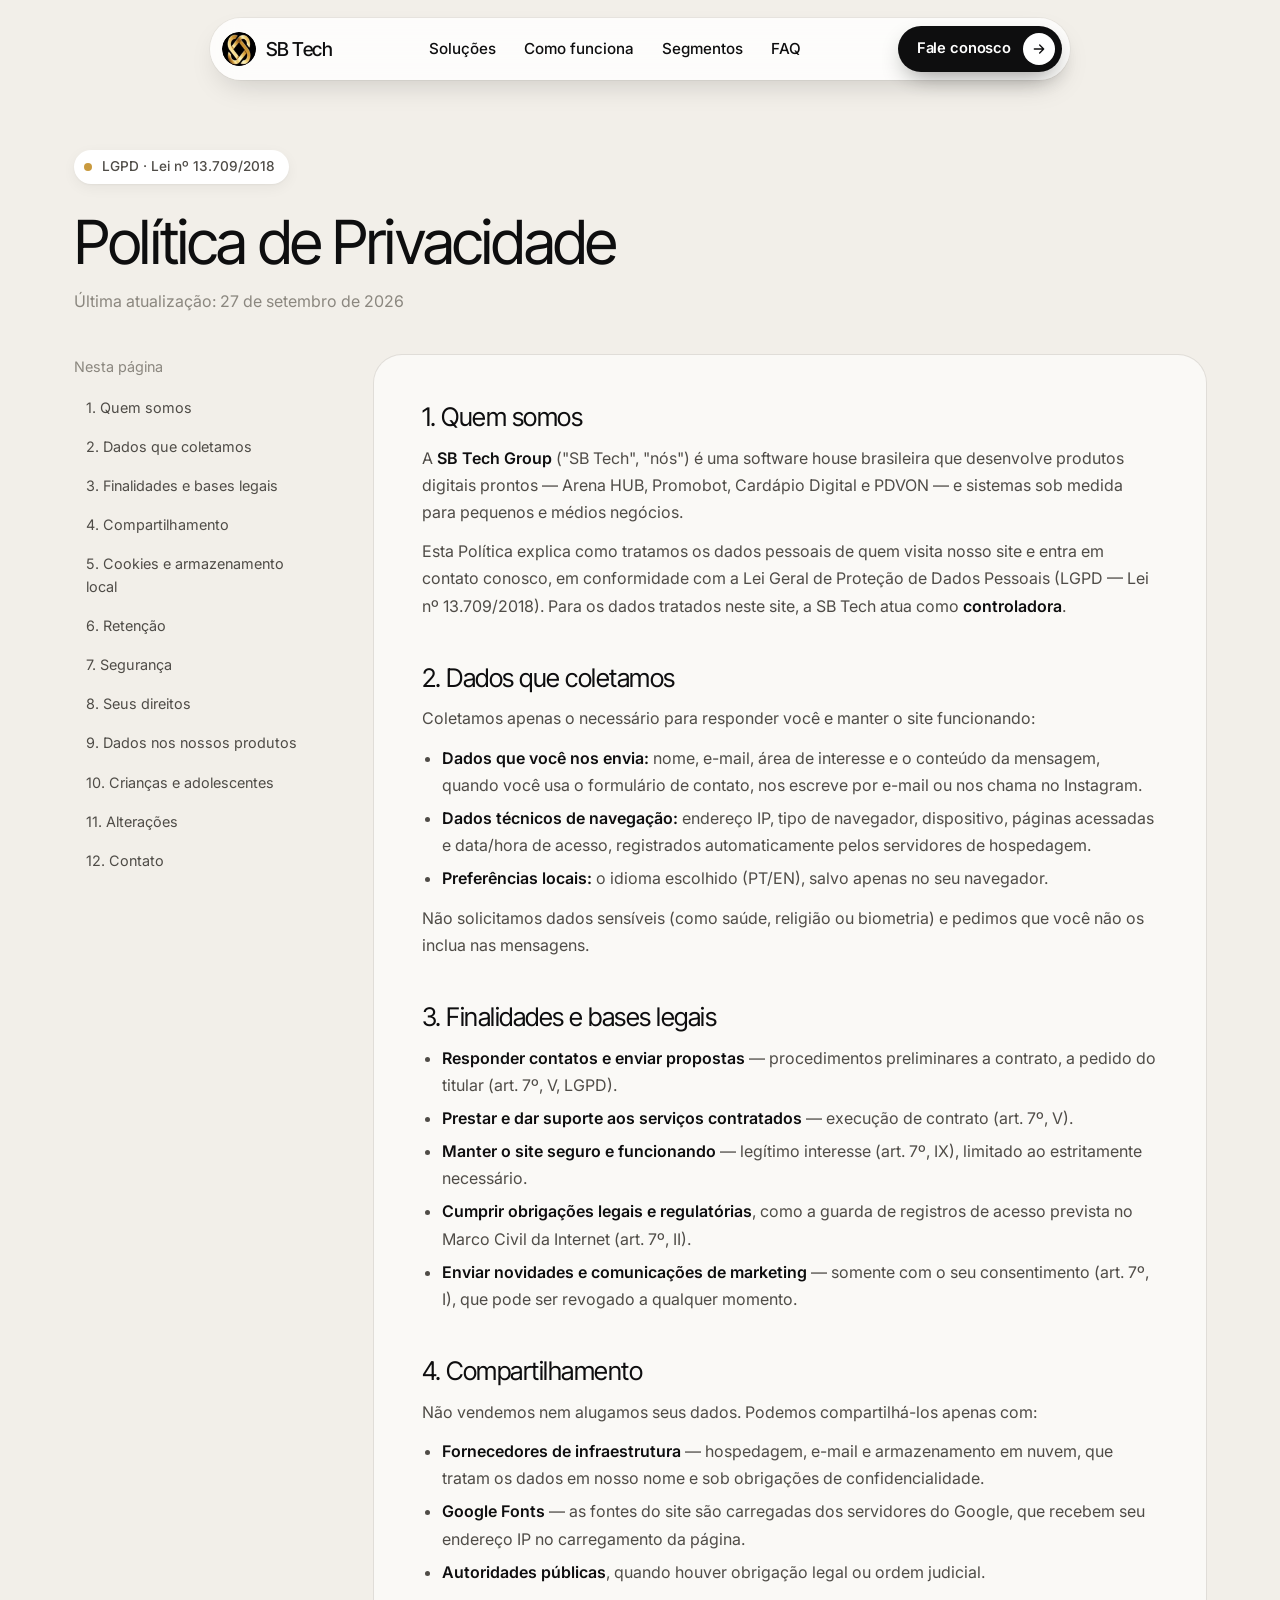
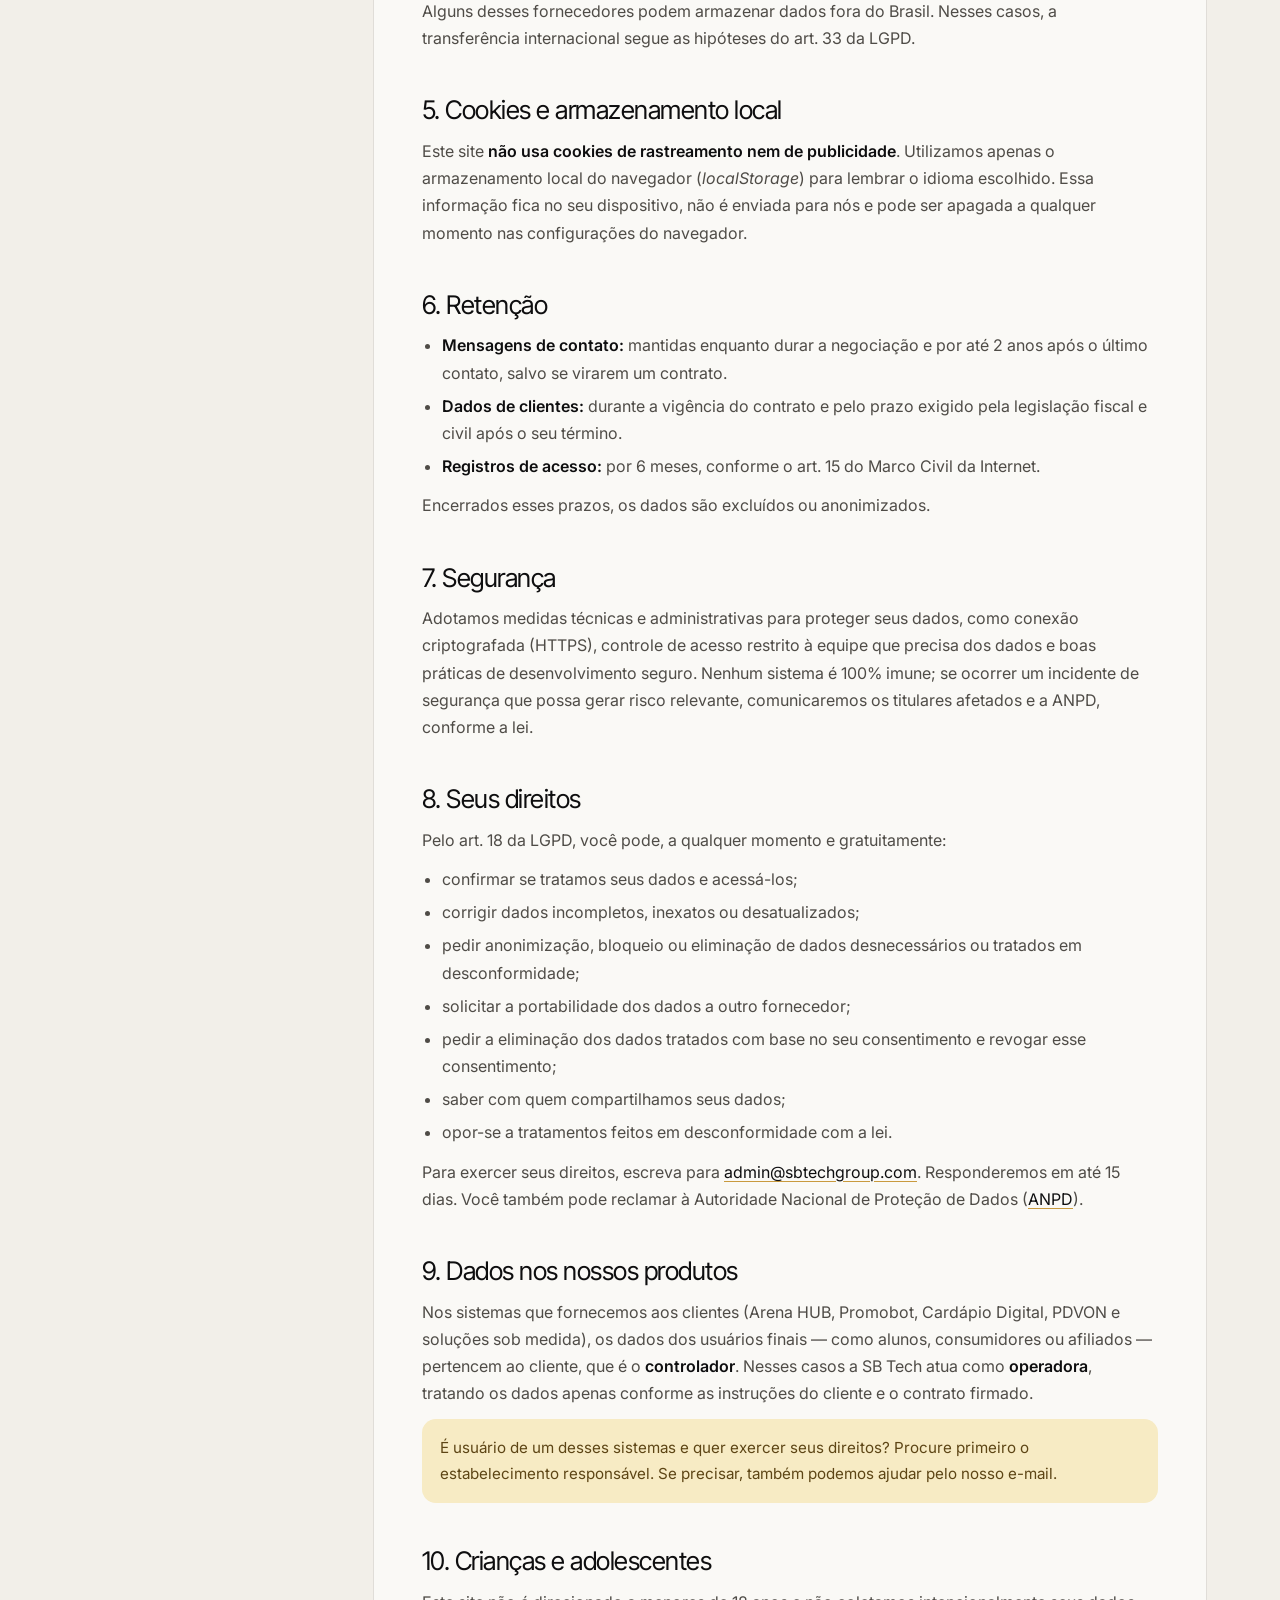
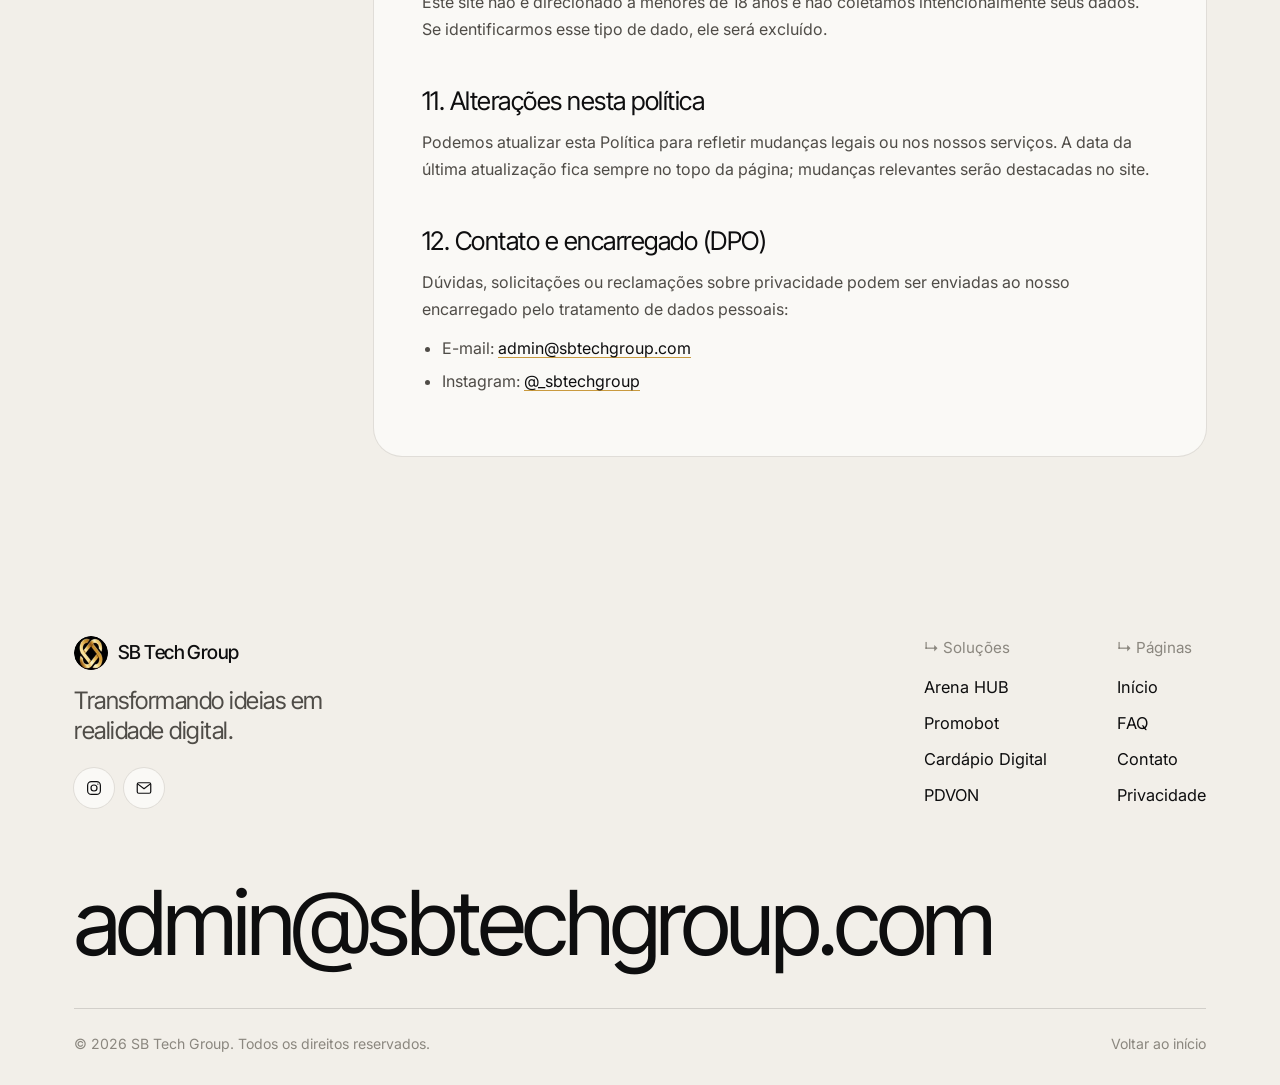
==== privacidade.html @ 24b1ebb5 "feat: landing SB Tech Group + política de privacidade Co-Authored-By: Claude Opus 5.5 <noreply@anthr" ====
<!DOCTYPE html>
<html lang="pt-BR" class="no-js">
<head>
<meta charset="UTF-8">
<meta name="viewport" content="width=device-width, initial-scale=1.0">
<title>Política de Privacidade — SB Tech Group</title>
<meta name="description" content="Como a SB Tech Group coleta, usa e protege seus dados pessoais, em conformidade com a LGPD (Lei nº 13.709/2018).">
<meta name="theme-color" content="#f2efe9">
<link rel="icon" type="image/png" href="assets/favicon.png">
<link rel="preconnect" href="https://fonts.googleapis.com">
<link rel="preconnect" href="https://fonts.gstatic.com" crossorigin>
<link href="https://fonts.googleapis.com/css2?family=Inter+Tight:wght@300;400;500;600&family=Inter:wght@400;500;600&display=swap" rel="stylesheet">
<link rel="stylesheet" href="styles.css">
</head>
<body>

<svg width="0" height="0" style="position:absolute" aria-hidden="true">
  <symbol id="i-arrow" viewBox="0 0 24 24"><path d="M5 12h14M13 6l6 6-6 6" fill="none" stroke="currentColor" stroke-width="2" stroke-linecap="round" stroke-linejoin="round"/></symbol>
  <symbol id="i-mail" viewBox="0 0 24 24"><g fill="none" stroke="currentColor" stroke-width="1.6" stroke-linecap="round" stroke-linejoin="round"><rect x="3" y="5" width="18" height="14" rx="2"/><path d="M3.5 6.5L12 13l8.5-6.5"/></g></symbol>
  <symbol id="i-insta" viewBox="0 0 24 24"><g fill="none" stroke="currentColor" stroke-width="1.6"><rect x="3.5" y="3.5" width="17" height="17" rx="5"/><circle cx="12" cy="12" r="4"/><circle cx="17.2" cy="6.8" r=".9" fill="currentColor" stroke="none"/></g></symbol>
</svg>

<header class="nav">
  <a href="index.html" class="brand" aria-label="SB Tech Group — início">
    <img src="assets/logo-icon.png" alt="" width="34" height="34">
    <span>SB Tech</span>
  </a>
  <nav class="nav-links" id="navLinks">
    <a href="index.html#solucoes">Soluções</a>
    <a href="index.html#processo">Como funciona</a>
    <a href="index.html#segmentos">Segmentos</a>
    <a href="index.html#faq">FAQ</a>
  </nav>
  <div class="nav-actions">
    <a href="index.html#contato" class="btn btn-dark btn-sm">
      <span>Fale conosco</span>
      <span class="btn-dot"><svg><use href="#i-arrow"/></svg></span>
    </a>
    <button class="burger" id="menuToggle" type="button" aria-label="Menu" aria-expanded="false"><span></span><span></span></button>
  </div>
</header>

<main class="legal">
  <div class="container">
    <div class="legal-head reveal">
      <span class="pill-tag"><span class="pulse"></span>LGPD · Lei nº 13.709/2018</span>
      <h1>Política de Privacidade</h1>
      <p>Última atualização: 27 de setembro de 2026</p>
    </div>

    <div class="legal-wrap">
      <nav class="legal-toc" aria-label="Seções">
        <span>Nesta página</span>
        <a href="#quem-somos">1. Quem somos</a>
        <a href="#dados">2. Dados que coletamos</a>
        <a href="#finalidades">3. Finalidades e bases legais</a>
        <a href="#compartilhamento">4. Compartilhamento</a>
        <a href="#cookies">5. Cookies e armazenamento local</a>
        <a href="#retencao">6. Retenção</a>
        <a href="#seguranca">7. Segurança</a>
        <a href="#direitos">8. Seus direitos</a>
        <a href="#produtos">9. Dados nos nossos produtos</a>
        <a href="#menores">10. Crianças e adolescentes</a>
        <a href="#alteracoes">11. Alterações</a>
        <a href="#contato">12. Contato</a>
      </nav>

      <article class="legal-body reveal">
        <h2 id="quem-somos">1. Quem somos</h2>
        <p>A <strong>SB Tech Group</strong> ("SB Tech", "nós") é uma software house brasileira que desenvolve produtos digitais prontos — Arena HUB, Promobot, Cardápio Digital e PDVON — e sistemas sob medida para pequenos e médios negócios.</p>
        <p>Esta Política explica como tratamos os dados pessoais de quem visita nosso site e entra em contato conosco, em conformidade com a Lei Geral de Proteção de Dados Pessoais (LGPD — Lei nº 13.709/2018). Para os dados tratados neste site, a SB Tech atua como <strong>controladora</strong>.</p>

        <h2 id="dados">2. Dados que coletamos</h2>
        <p>Coletamos apenas o necessário para responder você e manter o site funcionando:</p>
        <ul>
          <li><strong>Dados que você nos envia:</strong> nome, e-mail, área de interesse e o conteúdo da mensagem, quando você usa o formulário de contato, nos escreve por e-mail ou nos chama no Instagram.</li>
          <li><strong>Dados técnicos de navegação:</strong> endereço IP, tipo de navegador, dispositivo, páginas acessadas e data/hora de acesso, registrados automaticamente pelos servidores de hospedagem.</li>
          <li><strong>Preferências locais:</strong> o idioma escolhido (PT/EN), salvo apenas no seu navegador.</li>
        </ul>
        <p>Não solicitamos dados sensíveis (como saúde, religião ou biometria) e pedimos que você não os inclua nas mensagens.</p>

        <h2 id="finalidades">3. Finalidades e bases legais</h2>
        <ul>
          <li><strong>Responder contatos e enviar propostas</strong> — procedimentos preliminares a contrato, a pedido do titular (art. 7º, V, LGPD).</li>
          <li><strong>Prestar e dar suporte aos serviços contratados</strong> — execução de contrato (art. 7º, V).</li>
          <li><strong>Manter o site seguro e funcionando</strong> — legítimo interesse (art. 7º, IX), limitado ao estritamente necessário.</li>
          <li><strong>Cumprir obrigações legais e regulatórias</strong>, como a guarda de registros de acesso prevista no Marco Civil da Internet (art. 7º, II).</li>
          <li><strong>Enviar novidades e comunicações de marketing</strong> — somente com o seu consentimento (art. 7º, I), que pode ser revogado a qualquer momento.</li>
        </ul>

        <h2 id="compartilhamento">4. Compartilhamento</h2>
        <p>Não vendemos nem alugamos seus dados. Podemos compartilhá-los apenas com:</p>
        <ul>
          <li><strong>Fornecedores de infraestrutura</strong> — hospedagem, e-mail e armazenamento em nuvem, que tratam os dados em nosso nome e sob obrigações de confidencialidade.</li>
          <li><strong>Google Fonts</strong> — as fontes do site são carregadas dos servidores do Google, que recebem seu endereço IP no carregamento da página.</li>
          <li><strong>Autoridades públicas</strong>, quando houver obrigação legal ou ordem judicial.</li>
        </ul>
        <p>Alguns desses fornecedores podem armazenar dados fora do Brasil. Nesses casos, a transferência internacional segue as hipóteses do art. 33 da LGPD.</p>

        <h2 id="cookies">5. Cookies e armazenamento local</h2>
        <p>Este site <strong>não usa cookies de rastreamento nem de publicidade</strong>. Utilizamos apenas o armazenamento local do navegador (<em>localStorage</em>) para lembrar o idioma escolhido. Essa informação fica no seu dispositivo, não é enviada para nós e pode ser apagada a qualquer momento nas configurações do navegador.</p>

        <h2 id="retencao">6. Retenção</h2>
        <ul>
          <li><strong>Mensagens de contato:</strong> mantidas enquanto durar a negociação e por até 2 anos após o último contato, salvo se virarem um contrato.</li>
          <li><strong>Dados de clientes:</strong> durante a vigência do contrato e pelo prazo exigido pela legislação fiscal e civil após o seu término.</li>
          <li><strong>Registros de acesso:</strong> por 6 meses, conforme o art. 15 do Marco Civil da Internet.</li>
        </ul>
        <p>Encerrados esses prazos, os dados são excluídos ou anonimizados.</p>

        <h2 id="seguranca">7. Segurança</h2>
        <p>Adotamos medidas técnicas e administrativas para proteger seus dados, como conexão criptografada (HTTPS), controle de acesso restrito à equipe que precisa dos dados e boas práticas de desenvolvimento seguro. Nenhum sistema é 100% imune; se ocorrer um incidente de segurança que possa gerar risco relevante, comunicaremos os titulares afetados e a ANPD, conforme a lei.</p>

        <h2 id="direitos">8. Seus direitos</h2>
        <p>Pelo art. 18 da LGPD, você pode, a qualquer momento e gratuitamente:</p>
        <ul>
          <li>confirmar se tratamos seus dados e acessá-los;</li>
          <li>corrigir dados incompletos, inexatos ou desatualizados;</li>
          <li>pedir anonimização, bloqueio ou eliminação de dados desnecessários ou tratados em desconformidade;</li>
          <li>solicitar a portabilidade dos dados a outro fornecedor;</li>
          <li>pedir a eliminação dos dados tratados com base no seu consentimento e revogar esse consentimento;</li>
          <li>saber com quem compartilhamos seus dados;</li>
          <li>opor-se a tratamentos feitos em desconformidade com a lei.</li>
        </ul>
        <p>Para exercer seus direitos, escreva para <a href="mailto:admin@sbtechgroup.com">admin@sbtechgroup.com</a>. Responderemos em até 15 dias. Você também pode reclamar à Autoridade Nacional de Proteção de Dados (<a href="https://www.gov.br/anpd" target="_blank" rel="noopener">ANPD</a>).</p>

        <h2 id="produtos">9. Dados nos nossos produtos</h2>
        <p>Nos sistemas que fornecemos aos clientes (Arena HUB, Promobot, Cardápio Digital, PDVON e soluções sob medida), os dados dos usuários finais — como alunos, consumidores ou afiliados — pertencem ao cliente, que é o <strong>controlador</strong>. Nesses casos a SB Tech atua como <strong>operadora</strong>, tratando os dados apenas conforme as instruções do cliente e o contrato firmado.</p>
        <p class="legal-note">É usuário de um desses sistemas e quer exercer seus direitos? Procure primeiro o estabelecimento responsável. Se precisar, também podemos ajudar pelo nosso e-mail.</p>

        <h2 id="menores">10. Crianças e adolescentes</h2>
        <p>Este site não é direcionado a menores de 18 anos e não coletamos intencionalmente seus dados. Se identificarmos esse tipo de dado, ele será excluído.</p>

        <h2 id="alteracoes">11. Alterações nesta política</h2>
        <p>Podemos atualizar esta Política para refletir mudanças legais ou nos nossos serviços. A data da última atualização fica sempre no topo da página; mudanças relevantes serão destacadas no site.</p>

        <h2 id="contato">12. Contato e encarregado (DPO)</h2>
        <p>Dúvidas, solicitações ou reclamações sobre privacidade podem ser enviadas ao nosso encarregado pelo tratamento de dados pessoais:</p>
        <ul>
          <li>E-mail: <a href="mailto:admin@sbtechgroup.com">admin@sbtechgroup.com</a></li>
          <li>Instagram: <a href="https://www.instagram.com/_sbtechgroup/" target="_blank" rel="noopener">@_sbtechgroup</a></li>
        </ul>
      </article>
    </div>
  </div>
</main>

<footer class="footer">
  <div class="container">
    <div class="footer-top">
      <div>
        <a href="index.html" class="brand"><img src="assets/logo-icon.png" alt="" width="34" height="34"><span>SB Tech Group</span></a>
        <p class="footer-slogan">Transformando ideias em realidade digital.</p>
        <div class="socials">
          <a href="https://www.instagram.com/_sbtechgroup/" target="_blank" rel="noopener" aria-label="Instagram"><svg><use href="#i-insta"/></svg></a>
          <a href="mailto:admin@sbtechgroup.com" aria-label="E-mail"><svg><use href="#i-mail"/></svg></a>
        </div>
      </div>
      <div class="footer-cols">
        <div>
          <span class="f-title">↳ Soluções</span>
          <a href="index.html#solucoes">Arena HUB</a>
          <a href="index.html#solucoes">Promobot</a>
          <a href="index.html#solucoes">Cardápio Digital</a>
          <a href="index.html#solucoes">PDVON</a>
        </div>
        <div>
          <span class="f-title">↳ Páginas</span>
          <a href="index.html">Início</a>
          <a href="index.html#faq">FAQ</a>
          <a href="index.html#contato">Contato</a>
          <a href="privacidade.html">Privacidade</a>
        </div>
      </div>
    </div>
    <a href="mailto:admin@sbtechgroup.com" class="footer-mega">admin@sbtechgroup.com</a>
    <div class="footer-bottom">
      <span>© <span id="year"></span> SB Tech Group. Todos os direitos reservados.</span>
      <a href="index.html">Voltar ao início</a>
    </div>
  </div>
</footer>

<script src="script.js"></script>
</body>
</html>
---- styles.css ----
/* ============ SB TECH — Landing ============ */

:root{
  --bg: #f2efe9;
  --bg-2: #ebe7df;
  --surface: #faf9f6;
  --white: #ffffff;
  --ink: #0e0e0f;
  --ink-2: #4f4c47;
  --ink-3: #8b877f;
  --line: rgba(14,14,15,.08);
  --line-2: rgba(14,14,15,.14);
  --gold: #c99a3e;
  --gold-2: #e3bd6b;
  --gold-soft: #f7ebc4;
  --gold-grad: linear-gradient(135deg,#f3d893 0%,#d9ab52 50%,#a97f2c 100%);
  --dark: #0c0c0d;
  --dark-2: #17171a;
  --r-xl: 28px;
  --r-lg: 20px;
  --r-md: 14px;
  --shadow-sm: 0 1px 2px rgba(0,0,0,.04), 0 4px 14px rgba(0,0,0,.05);
  --shadow: 0 2px 4px rgba(0,0,0,.03), 0 18px 40px -12px rgba(0,0,0,.14);
  --shadow-lg: 0 30px 70px -20px rgba(0,0,0,.25);
  --container: 1180px;
  --f-head: "Inter Tight", "Inter", system-ui, sans-serif;
  --f-body: "Inter", system-ui, sans-serif;
  --ease: cubic-bezier(.22,.8,.26,1);
}

*,*::before,*::after{ box-sizing:border-box; }
html{ scroll-behavior:smooth; scroll-padding-top:100px; }
body{
  margin:0; background:var(--bg); color:var(--ink);
  font-family:var(--f-body); font-size:16px; line-height:1.6;
  -webkit-font-smoothing:antialiased; overflow-x:hidden;
}
img{ max-width:100%; display:block; }
a{ color:inherit; text-decoration:none; }
button{ font:inherit; color:inherit; cursor:pointer; }
svg{ width:1em; height:1em; flex-shrink:0; }
h1,h2,h3,h4{ font-family:var(--f-head); font-weight:400; letter-spacing:-.02em; line-height:1.08; margin:0; }
h2{ font-size:clamp(2rem,4.2vw,3.2rem); }
p{ margin:0; }
.container{ width:100%; max-width:var(--container); margin:0 auto; padding:0 24px; }
.muted{ color:var(--ink-3); }
.lead{ color:var(--ink-2); font-size:1.12rem; line-height:1.6; }
:focus-visible{ outline:2px solid var(--gold); outline-offset:3px; border-radius:8px; }

/* ---------- Buttons ---------- */
.btn{
  display:inline-flex; align-items:center; gap:14px;
  padding:8px 8px 8px 22px; border-radius:999px; border:1.5px solid transparent;
  font-weight:600; font-size:.98rem; letter-spacing:-.01em; white-space:nowrap;
  transition:transform .25s var(--ease), box-shadow .25s var(--ease), background .2s;
}
.btn:hover{ transform:translateY(-2px); }
.btn-sm{ padding:6px 6px 6px 18px; font-size:.92rem; gap:12px; }
.btn-dot{
  width:36px; height:36px; border-radius:50%; background:#fff; color:var(--ink);
  display:grid; place-items:center; font-size:18px; transition:transform .3s var(--ease);
}
.btn-sm .btn-dot{ width:32px; height:32px; font-size:16px; }
.btn:hover .btn-dot{ transform:rotate(-45deg); }
.btn-dot.dark{ background:var(--ink); color:#fff; }
.btn-dark{ background:var(--ink); color:#fff; box-shadow:0 10px 24px -8px rgba(0,0,0,.45); }
.btn-ghost{ padding:13px 24px; border-color:var(--ink); color:var(--ink); }
.btn-ghost:hover{ background:var(--ink); color:#fff; }
.btn-gold{ background:var(--gold-grad); color:var(--ink); box-shadow:0 12px 30px -10px rgba(217,171,82,.6); }

/* ---------- Nav ---------- */
.nav{
  position:fixed; top:18px; left:50%; transform:translateX(-50%); z-index:50;
  width:min(860px, calc(100% - 32px));
  display:flex; align-items:center; justify-content:space-between; gap:16px;
  padding:8px 8px 8px 12px; border-radius:999px;
  background:rgba(255,255,255,.82); backdrop-filter:blur(14px) saturate(1.4); -webkit-backdrop-filter:blur(14px) saturate(1.4);
  box-shadow:0 0 0 1px rgba(0,0,0,.04), 0 12px 30px -10px rgba(0,0,0,.18);
  transition:box-shadow .3s;
}
.brand{ display:flex; align-items:center; gap:10px; white-space:nowrap; font-family:var(--f-head); font-weight:500; font-size:1.2rem; letter-spacing:-.03em; }
.brand img{ width:34px; height:34px; border-radius:50%; }
.nav-links{ display:flex; gap:4px; }
.nav-links a{ white-space:nowrap; padding:8px 12px; border-radius:999px; font-size:.95rem; font-weight:500; transition:background .2s; }
.nav-links a:hover{ background:var(--bg); }
.nav-actions{ display:flex; align-items:center; gap:8px; }
.lang{ display:flex; border:0; background:var(--bg); border-radius:999px; padding:3px; font-size:.75rem; font-weight:600; }
.lang span{ padding:5px 8px; border-radius:999px; color:var(--ink-3); transition:.2s; }
.lang span.active{ background:#fff; color:var(--ink); box-shadow:var(--shadow-sm); }
.burger{ display:none; width:40px; height:40px; border:0; border-radius:50%; background:var(--bg); position:relative; }
.burger span{ position:absolute; left:12px; right:12px; height:1.6px; background:var(--ink); transition:.3s var(--ease); }
.burger span:first-child{ top:16px; } .burger span:last-child{ top:23px; }
.burger.is-active span:first-child{ top:19.5px; transform:rotate(45deg); }
.burger.is-active span:last-child{ top:19.5px; transform:rotate(-45deg); }

/* ---------- Hero ---------- */
.hero{ position:relative; padding:170px 0 40px; overflow:hidden; }
.hero-stripes{
  position:absolute; inset:0; pointer-events:none;
  background:repeating-linear-gradient(90deg, transparent 0 78px, rgba(255,255,255,.55) 78px 156px);
  mask-image:linear-gradient(180deg,#000 0%,rgba(0,0,0,.6) 60%,transparent 100%);
  -webkit-mask-image:linear-gradient(180deg,#000 0%,rgba(0,0,0,.6) 60%,transparent 100%);
}
.hero-grid > *,.integr-grid > *,.paths-grid > *,.contact-grid > *,.faq-grid > *,.panel > *{ min-width:0; }
.hero-grid{ position:relative; display:grid; grid-template-columns:1.05fr 1fr; gap:48px; align-items:center; }
.pill-tag{
  display:inline-flex; align-items:center; gap:10px; padding:6px 14px 6px 10px;
  background:#fff; border-radius:999px; font-size:.85rem; font-weight:500; color:var(--ink-2);
  box-shadow:var(--shadow-sm); margin-bottom:26px;
}
.pulse{ width:8px; height:8px; border-radius:50%; background:var(--gold); box-shadow:0 0 0 0 rgba(201,154,62,.6); animation:pulse 2.2s infinite; }
@keyframes pulse{ 70%{ box-shadow:0 0 0 9px rgba(201,154,62,0); } 100%{ box-shadow:0 0 0 0 rgba(201,154,62,0); } }
.hero h1{ font-size:clamp(2.6rem,5.6vw,4.4rem); letter-spacing:-.03em; line-height:1.04; max-width:12ch; }
.hero .lead{ margin-top:26px; max-width:46ch; }
.hero-actions{ display:flex; gap:12px; flex-wrap:wrap; margin-top:36px; }

.hero-visual{ position:relative; height:470px; perspective:1400px; }
.float-card{
  position:absolute; background:var(--surface); border-radius:22px; padding:22px;
  box-shadow:0 0 0 1px rgba(0,0,0,.04), var(--shadow-lg);
}
.fc-head{ display:flex; justify-content:space-between; align-items:baseline; font-size:.85rem; margin-bottom:14px; }
.fc-head strong{ font-family:var(--f-head); font-size:1.15rem; font-weight:500; letter-spacing:-.02em; }
.orders{ top:0; left:0; width:78%; transform:rotateY(-8deg) rotateX(4deg) rotateZ(1.2deg); animation:floatA 7s ease-in-out infinite; }
.order-row{ display:grid; grid-template-columns:38px 1fr auto; gap:12px; align-items:center; padding:12px; border-radius:14px; }
.order-row b{ display:block; font-size:.92rem; font-weight:600; }
.order-row small{ display:block; font-size:.78rem; color:var(--ink-3); }
.order-row.is-hl{ background:var(--gold-soft); }
.order-val{ font-size:.85rem; font-weight:600; }
.fc-link{ display:block; margin:10px 12px 2px; font-size:.84rem; font-weight:500; color:var(--ink-2); }
.av{
  width:38px; height:38px; border-radius:50%; display:grid; place-items:center;
  font-size:.72rem; font-weight:700; color:#fff; border:2px solid #fff;
}
.av-a{ background:linear-gradient(135deg,#e3bd6b,#a97f2c); }
.av-b{ background:linear-gradient(135deg,#3a3a3f,#0e0e0f); }
.av-c{ background:linear-gradient(135deg,#9fc3ae,#5b8c73); }
.av-more{ background:#f1d6d6; color:#b04a4a; }
.sales{ right:0; bottom:10px; width:58%; transform:rotateY(-10deg) rotateX(6deg) rotateZ(-2deg); animation:floatB 8s ease-in-out infinite; }
.delta{ color:#c0503f; font-weight:600; font-size:.82rem; }
.delta .muted{ font-weight:400; }
.big-num{ font-family:var(--f-head); font-size:2rem; letter-spacing:-.04em; margin:-4px 0 14px; }
.stack-bars{ display:flex; justify-content:space-between; align-items:flex-end; height:130px; gap:8px; }
.stack-bars div{ flex:1; height:100%; display:flex; flex-direction:column-reverse; align-items:center; gap:0; position:relative; padding-bottom:22px; }
.stack-bars i{ width:100%; max-width:20px; display:block; }
.stack-bars i:nth-child(1){ height:var(--a); background:var(--gold); border-radius:0 0 5px 5px; }
.stack-bars i:nth-child(2){ height:var(--b); background:#2a2a2e; }
.stack-bars i:nth-child(3){ height:var(--c); background:#e6dfd2; border-radius:5px 5px 0 0; }
.stack-bars em{ position:absolute; bottom:0; font-style:normal; font-size:.72rem; color:var(--ink-3); }
.float-chip{
  position:absolute; left:-18px; bottom:120px; display:flex; align-items:center; gap:10px;
  background:var(--ink); color:#fff; padding:10px 16px 10px 10px; border-radius:999px;
  font-size:.82rem; font-weight:500; box-shadow:var(--shadow-lg); animation:floatA 6s ease-in-out infinite reverse;
}
.chip-ic{ width:26px; height:26px; border-radius:50%; background:var(--gold-grad); color:var(--ink); display:grid; place-items:center; font-size:14px; }
@keyframes floatA{ 50%{ translate:0 -10px; } }
@keyframes floatB{ 50%{ translate:0 8px; } }

/* marquee */
.marquee{
  margin-top:70px; overflow:hidden;
  mask-image:linear-gradient(90deg,transparent,#000 15%,#000 85%,transparent);
  -webkit-mask-image:linear-gradient(90deg,transparent,#000 15%,#000 85%,transparent);
}
.marquee-track{ display:flex; gap:64px; width:max-content; animation:marquee 32s linear infinite; }
.marquee-track span{ display:flex; align-items:center; gap:12px; font-family:var(--f-head); font-size:1.9rem; font-weight:500; letter-spacing:-.03em; color:#b3aea5; white-space:nowrap; }
.marquee-track em{ font-style:normal; }
.marquee-track svg{ font-size:1.9rem; }
@keyframes marquee{ to{ transform:translateX(calc(-50% - 32px)); } }

/* ---------- Showcase ---------- */
.showcase{ padding:70px 0 40px; }
.app-frame{
  display:grid; grid-template-columns:210px 1fr; background:var(--surface);
  border-radius:var(--r-xl); box-shadow:0 0 0 1px var(--line), var(--shadow);
  overflow:hidden; font-size:.82rem; max-width:1040px; margin:0 auto; height:460px;
  mask-image:linear-gradient(180deg,#000 72%,transparent);
  -webkit-mask-image:linear-gradient(180deg,#000 72%,transparent);
}
.app-side{ padding:22px 16px; border-right:1px solid var(--line); }
.app-logo{ display:flex; align-items:center; gap:8px; margin-bottom:22px; }
.app-logo img{ width:24px; height:24px; border-radius:50%; }
.app-side ul{ list-style:none; margin:0; padding:0; display:grid; gap:2px; }
.app-side li{ padding:7px 10px; border-radius:9px; color:var(--ink-2); display:flex; align-items:center; gap:8px; }
.app-side li.on{ background:var(--gold-soft); color:var(--ink); font-weight:600; }
.app-side li i{ width:7px; height:7px; border-radius:50%; }
.app-side-sep{ height:1px; background:var(--line); margin:16px 0; }
.app-main{ padding:18px 26px; }
.app-top{ display:flex; justify-content:space-between; align-items:center; }
.app-search{ padding:8px 14px; border-radius:10px; background:var(--bg); color:var(--ink-3); width:280px; }
.app-user .av{ width:32px; height:32px; }
.app-title{ display:flex; justify-content:space-between; align-items:center; margin:22px 0 18px; }
.app-title h4{ font-size:1.7rem; letter-spacing:-.035em; }
.avs{ display:flex; }
.avs .av{ width:30px; height:30px; font-size:.62rem; margin-left:-8px; }
.kanban{ display:grid; grid-template-columns:repeat(3,1fr); gap:18px; }
.kcol-h{ display:flex; align-items:center; gap:8px; font-weight:600; padding-bottom:10px; border-bottom:2px solid var(--line-2); margin-bottom:12px; }
.kcol-h i{ width:7px; height:7px; border-radius:50%; }
.kcol-h em{ font-style:normal; font-size:.7rem; background:var(--bg); border-radius:6px; padding:1px 6px; color:var(--ink-3); }
.kcol-h.is-gold{ border-color:var(--gold-2); }
.kcol-h.is-green{ border-color:#8cc3a3; }
.kcard{ background:#fff; border-radius:12px; padding:12px 14px; margin-bottom:10px; box-shadow:0 0 0 1px var(--line); }
.kcard b{ display:block; font-size:.88rem; margin-top:6px; }
.kcard small{ color:var(--ink-3); font-size:.74rem; }
.tagx{ display:inline-block; font-size:.66rem; font-weight:600; padding:2px 7px; border-radius:6px; }
.t-warn{ background:#fbe3dc; color:#b4533c; }
.t-gold{ background:var(--gold-soft); color:#8a6420; }
.t-ok{ background:#dcf0e3; color:#2e7a4d; }
.kbar{ height:5px; background:var(--bg); border-radius:9px; margin-top:8px; overflow:hidden; }
.kbar span{ display:block; height:100%; background:var(--gold); border-radius:9px; }

/* steps */
.steps{
  position:relative; z-index:2; margin:-130px auto 0; max-width:1080px;
  display:flex; gap:10px; padding:10px; border-radius:32px;
  background:rgba(235,231,223,.7); backdrop-filter:blur(8px); -webkit-backdrop-filter:blur(8px);
}
.step{
  flex:1; min-height:320px; display:flex; gap:18px; padding:24px; border-radius:24px;
  background:var(--surface); overflow:hidden; cursor:pointer;
  transition:flex .55s var(--ease), box-shadow .3s, background .3s;
}
.step.is-active{ flex:2.1; background:#fff; box-shadow:var(--shadow); }
.step-copy{ display:flex; flex-direction:column; justify-content:space-between; min-width:200px; flex:1; }
.step-n{ font-family:var(--f-head); color:var(--ink-3); font-size:1.1rem; }
.step h3{ font-size:1.7rem; margin-bottom:10px; }
.step p{ color:var(--ink-2); font-size:.95rem; line-height:1.55; }
.step-art{ width:0; opacity:0; transition:opacity .4s .15s, width .55s var(--ease); overflow:hidden; flex-shrink:0; }
.step.is-active .step-art{ width:230px; opacity:1; }
.mini-form{
  width:230px; height:100%; border-radius:18px; padding:18px;
  background:linear-gradient(160deg,#f7ebc4 0%,#f4dfb5 35%,#e9c7a4 70%,#d9b3a0 100%);
  display:flex; flex-direction:column; gap:6px; font-size:.8rem;
}
.mini-form b{ font-family:var(--f-head); font-size:1rem; font-weight:500; margin-bottom:6px; }
.mf-ic{ font-size:20px; color:var(--ink-2); margin-bottom:4px; }
.mini-form label{ font-weight:500; margin-top:4px; }
.mf-in{ background:rgba(255,255,255,.85); padding:8px 10px; border-radius:9px; color:var(--ink-3); }
.mf-task{ background:rgba(255,255,255,.85); padding:8px 10px; border-radius:9px; display:flex; gap:8px; align-items:center; }
.mf-task::before{ content:""; width:12px; height:12px; border-radius:4px; border:1.5px solid var(--ink-3); flex-shrink:0; }
.mf-task.done{ color:var(--ink-3); text-decoration:line-through; }
.mf-task.done::before{ background:var(--ink); border-color:var(--ink); }
.bubble{ padding:8px 12px; border-radius:14px; max-width:88%; font-size:.78rem; line-height:1.4; }
.bubble.me{ background:var(--ink); color:#fff; align-self:flex-end; border-bottom-right-radius:4px; }
.bubble.them{ background:#fff; align-self:flex-start; border-bottom-left-radius:4px; }

/* ---------- Section heads ---------- */
section{ position:relative; }
.sec-head{ max-width:680px; margin-bottom:44px; }
.sec-head.center{ margin-left:auto; margin-right:auto; text-align:center; }
.sec-head p{ color:var(--ink-2); font-size:1.1rem; margin-top:16px; }

/* ---------- Solutions tabs ---------- */
.solutions{ padding:120px 0 60px; }
.tabs{
  position:relative;
  display:flex; gap:6px; padding:8px; background:var(--bg-2); border-radius:26px;
  overflow-x:auto; scrollbar-width:none;
}
.tabs::-webkit-scrollbar{ display:none; }
.tab{
  flex:1; display:flex; align-items:center; justify-content:center; gap:10px;
  padding:16px 18px; border:0; border-radius:20px; background:transparent;
  font-size:1rem; font-weight:500; color:var(--ink-3); white-space:nowrap; transition:.3s var(--ease);
}
.tab svg{ font-size:20px; }
.tab:hover{ color:var(--ink); }
.tab.is-active{ background:var(--surface); color:var(--ink); box-shadow:var(--shadow); }
.panels{ margin-top:14px; background:var(--surface); border-radius:var(--r-xl); padding:10px; box-shadow:0 0 0 1px var(--line); }
.panel{ display:grid; grid-template-columns:1.05fr 1fr; gap:48px; align-items:center; }
.panel[hidden]{ display:none; }
.panel.is-active{ animation:panelIn .5s var(--ease); }
@keyframes panelIn{ from{ opacity:0; transform:translateY(10px); } }
.panel-art{ position:relative; height:420px; border-radius:22px; overflow:hidden; display:flex; align-items:flex-end; padding:34px 0 0 34px; }
.art-a{ background:radial-gradient(120% 90% at 0% 0%,#3a3a2f 0%,#1b1b1c 45%,#6b3f1f 100%); }
.art-b{ background:radial-gradient(120% 90% at 100% 0%,#d9ab52 0%,#6d5020 40%,#141414 100%); }
.art-c{ background:radial-gradient(120% 90% at 0% 100%,#e9c07a 0%,#c26b3a 45%,#3b1f16 100%); }
.art-d{ background:radial-gradient(120% 90% at 100% 100%,#8fb7a0 0%,#2f4a3d 45%,#101312 100%); }
.art-e{ background:radial-gradient(120% 90% at 50% 0%,#f3d893 0%,#a97f2c 40%,#0e0e0f 100%); }
.mock{
  width:100%; height:100%; background:#fff; border-radius:18px 0 0 0; padding:24px 26px;
  font-size:.85rem; box-shadow:-10px -10px 40px rgba(0,0,0,.25);
}
.mock-h{ display:flex; justify-content:space-between; align-items:baseline; margin-bottom:18px; }
.mock-h b{ font-family:var(--f-head); font-size:1.2rem; font-weight:500; letter-spacing:-.02em; }
.live{ color:#2e7a4d; font-size:.78rem; font-weight:600; }
.sched{ display:grid; grid-template-columns:40px repeat(3,1fr); gap:8px; align-items:center; }
.sched em{ font-style:normal; font-size:.75rem; color:var(--ink-3); text-align:center; }
.sched span{ font-size:.75rem; color:var(--ink-3); }
.sched .b{ font-style:normal; font-size:.76rem; padding:14px 8px; border-radius:10px; text-align:center; background:var(--bg); color:var(--ink-3); border:1px dashed var(--line-2); }
.sched .b.g{ background:var(--gold-soft); color:#7a5a1d; border:0; font-weight:600; }
.sched .b.d{ background:var(--ink); color:#fff; border:0; font-weight:600; }
.chat{ display:flex; flex-direction:column; gap:8px; }
.chat .bubble{ font-size:.84rem; }
.chat .bubble.them{ background:var(--bg); }
.kpis{ display:grid; grid-template-columns:1fr 1fr; gap:10px; margin-top:18px; }
.kpis div{ background:var(--bg); border-radius:12px; padding:12px 14px; }
.kpis small{ display:block; color:var(--ink-3); font-size:.74rem; }
.kpis b{ font-family:var(--f-head); font-size:1.5rem; font-weight:500; letter-spacing:-.03em; }
.menu-item{ display:grid; grid-template-columns:48px 1fr auto 30px; gap:12px; align-items:center; padding:10px 0; border-bottom:1px solid var(--line); }
.menu-item b{ display:block; font-size:.9rem; }
.menu-item small{ color:var(--ink-3); font-size:.74rem; }
.dish{ width:48px; height:48px; border-radius:12px; }
.d1{ background:radial-gradient(circle at 40% 35%,#f3c86b,#b0602a 70%); }
.d2{ background:radial-gradient(circle at 60% 40%,#f5dc9a,#d19a3c 70%); }
.d3{ background:radial-gradient(circle at 50% 30%,#fff3dd,#c89a6a 75%); }
.price{ font-weight:600; font-size:.85rem; }
.add{ width:28px; height:28px; border-radius:50%; background:var(--ink); color:#fff; display:grid; place-items:center; font-weight:600; }
.cart-bar{ margin-top:16px; background:var(--ink); color:#fff; border-radius:12px; padding:12px 16px; display:flex; justify-content:space-between; font-size:.84rem; }
.cart-bar b{ color:var(--gold-2); }
.pos-row{ display:grid; grid-template-columns:1fr 40px auto; gap:10px; padding:10px 0; border-bottom:1px dashed var(--line-2); }
.pos-row span:nth-child(2){ color:var(--ink-3); }
.pos-total{ display:flex; justify-content:space-between; align-items:baseline; margin-top:12px; }
.pos-total b{ font-family:var(--f-head); font-size:1.8rem; font-weight:500; letter-spacing:-.03em; }
.alert{ margin-top:14px; display:flex; align-items:center; gap:10px; background:#fbe3dc; color:#b4533c; padding:10px 14px; border-radius:12px; font-size:.8rem; font-weight:500; }
.bp-grid{ display:grid; grid-template-columns:repeat(3,1fr); gap:10px; }
.bp{ aspect-ratio:1.2; border-radius:14px; border:1.5px dashed var(--line-2); display:flex; flex-direction:column; align-items:center; justify-content:center; gap:8px; color:var(--ink-2); font-weight:500; }
.bp svg{ font-size:26px; }
.bp.gold{ background:var(--gold-grad); border:0; color:var(--ink); }
.panel-copy{ padding:30px 40px 30px 0; }
.chip{ display:inline-block; padding:6px 12px; border-radius:999px; background:var(--gold-soft); font-size:.74rem; font-weight:600; letter-spacing:.04em; color:#6f521a; }
.panel-copy h3{ font-size:clamp(1.8rem,3vw,2.4rem); margin:18px 0 16px; }
.panel-copy p{ color:var(--ink-2); font-size:1.02rem; margin-bottom:22px; }
.checks{ list-style:none; padding:0; margin:0 0 28px; display:grid; gap:12px; }
.checks li{ display:flex; align-items:flex-start; gap:12px; color:var(--ink-2); }
.checks svg{ font-size:18px; color:var(--gold); margin-top:.2em; }
.panel-copy .checks{ margin-bottom:0; }

/* ---------- Integrations ---------- */
.integr{ padding:100px 0; }
.integr-grid{ display:grid; grid-template-columns:1fr 1fr; gap:60px; align-items:center; }
.integr h2{ max-width:14ch; }
.integr .lead{ margin:20px 0 26px; max-width:44ch; }
.tiles{ display:grid; grid-template-columns:repeat(3,110px); grid-auto-rows:110px; gap:16px; justify-content:end; }
.tile{
  border-radius:24px; background:var(--surface); box-shadow:0 0 0 1px var(--line), var(--shadow-sm);
  display:grid; place-items:center; font-size:38px; color:var(--ink);
  transition:transform .35s var(--ease), box-shadow .35s;
}
.tile:hover{ transform:translateY(-6px); box-shadow:var(--shadow); }
.tile img{ width:64px; height:64px; border-radius:50%; }
.tile.gold{ background:var(--ink); }
.t1{ grid-column:2; } .t2{ grid-column:3; }
.t3{ grid-column:1 / span 2; grid-row:2; }
.t4{ grid-column:3; grid-row:2; color:var(--gold); }
.t5{ grid-column:1; grid-row:3; } .t6{ grid-column:2; grid-row:3; color:var(--gold); } .t7{ grid-column:3; grid-row:3; }

/* ---------- Dark sections ---------- */
.dark{ background:var(--dark); color:#f3f0e9; overflow:hidden; }
.dark .lead{ color:rgba(243,240,233,.7); }
.dark-glow{
  position:absolute; inset:-20%; pointer-events:none; filter:blur(70px); opacity:.55;
  background:
    radial-gradient(30% 40% at 72% 55%, #a97f2c 0%, transparent 70%),
    radial-gradient(25% 35% at 55% 80%, #6b2e1b 0%, transparent 70%),
    radial-gradient(35% 45% at 15% 20%, #2a2a31 0%, transparent 70%);
  animation:glow 16s ease-in-out infinite alternate;
}
.dark-glow.alt{
  background:
    radial-gradient(35% 45% at 25% 70%, #7a3b1d 0%, transparent 70%),
    radial-gradient(30% 40% at 80% 30%, #a97f2c 0%, transparent 70%);
}
@keyframes glow{ to{ transform:translate(3%, -3%) scale(1.08); } }
.paths{ padding:110px 0; }
.paths-grid{ position:relative; display:grid; grid-template-columns:1fr 1fr; gap:70px; align-items:center; }
.paths h2{ margin-bottom:34px; }
.path-list{ display:grid; gap:8px; padding:8px; border-radius:26px; background:rgba(255,255,255,.06); box-shadow:inset 0 0 0 1px rgba(255,255,255,.08); max-width:420px; }
.path{
  display:flex; justify-content:space-between; align-items:center; text-align:left;
  padding:18px 20px; border:0; border-radius:18px; background:rgba(255,255,255,.04); color:rgba(243,240,233,.5);
  transition:.3s var(--ease);
}
.path b{ display:block; font-family:var(--f-head); font-size:1.2rem; font-weight:500; letter-spacing:-.02em; }
.path small{ font-size:.85rem; }
.path svg{ font-size:20px; opacity:0; transform:translateX(-6px); transition:.3s var(--ease); }
.path:hover{ color:rgba(243,240,233,.85); }
.path.is-active{ background:rgba(255,255,255,.12); color:#fff; }
.path.is-active svg{ opacity:1; transform:none; color:var(--gold-2); }
.path-card{
  position:relative; padding:36px; border-radius:var(--r-xl);
  background:rgba(20,20,22,.72); backdrop-filter:blur(20px); -webkit-backdrop-filter:blur(20px);
  box-shadow:inset 0 0 0 1px rgba(255,255,255,.08), var(--shadow-lg);
}
.pc-view{ display:none; }
.pc-view.is-active{ display:block; animation:panelIn .45s var(--ease); }
.pc-head{ display:flex; align-items:center; gap:14px; }
.pc-ic{ width:44px; height:44px; border-radius:50%; background:rgba(255,255,255,.1); display:grid; place-items:center; font-size:20px; color:var(--gold-2); }
.pc-head h3{ font-size:1.8rem; }
.pc-big{ font-family:var(--f-head); font-size:clamp(1.9rem,3.2vw,2.5rem); letter-spacing:-.04em; margin:22px 0 10px; background:var(--gold-grad); -webkit-background-clip:text; background-clip:text; color:transparent; }
.pc-view > p:not(.pc-big){ color:rgba(243,240,233,.72); }
.checks.light{ margin:26px 0 30px; }
.checks.light li{ color:rgba(243,240,233,.85); }
.checks.light svg{ color:var(--gold-2); }

/* ---------- Segments ---------- */
.segments{ padding:110px 0 70px; }
.seg-grid{ display:grid; grid-template-columns:1fr 1fr; gap:14px; padding:10px; border-radius:32px; background:var(--bg-2); }
.seg{ background:var(--surface); border-radius:24px; padding:10px; transition:box-shadow .35s var(--ease), transform .35s var(--ease); }
.seg:hover{ box-shadow:var(--shadow); transform:translateY(-3px); }
.seg-img{ position:relative; height:280px; border-radius:18px; overflow:hidden; display:grid; place-items:center; }
.seg-img::after{ content:""; position:absolute; inset:0; background:linear-gradient(0deg,rgba(0,0,0,.18),transparent 50%); }
.seg-img::before{ content:""; position:absolute; transition:transform .8s var(--ease); }
.seg:hover .seg-img::before{ transform:scale(1.1) rotate(4deg); }
.s1{ background:linear-gradient(110deg,#7fd1c7 0 45%,#e8905b 45% 100%); }
.s1::before{ width:150px; height:150px; border-radius:50%; background:radial-gradient(circle at 35% 30%,#fff7c2,#e3d34d 55%,#b9a42a); box-shadow:30px 40px 50px rgba(0,0,0,.2); }
.s2{ background:linear-gradient(160deg,#f2c1a1 0%,#e59a77 60%,#c9714f 100%); }
.s2::before{ width:200px; height:200px; border-radius:50%; background:radial-gradient(circle,#fff 0 55%,#f3e7dc 56% 100%); box-shadow:20px 30px 50px rgba(120,40,20,.3); }
.s3{ background:linear-gradient(90deg,#e8c566 0 55%,#5b8a86 55% 100%); }
.s3::before{ width:170px; height:130px; border-radius:18px; background:linear-gradient(180deg,#f7eee0,#e8d7bd); box-shadow:30px 30px 50px rgba(0,0,0,.2); }
.s4{ background:linear-gradient(135deg,#1c1c1f 0%,#3a2f1b 55%,#a97f2c 100%); }
.s4::before{ width:180px; height:180px; border-radius:40px; background:var(--gold-grad); opacity:.9; transform:rotate(12deg); box-shadow:30px 30px 60px rgba(0,0,0,.4); }
.seg-logo{ position:absolute; z-index:2; left:16px; bottom:16px; display:flex; align-items:center; gap:10px; padding:10px 18px 10px 14px; border-radius:999px; color:#fff; font-family:var(--f-head); font-weight:500; font-size:1.2rem; letter-spacing:-.01em; background:rgba(14,14,15,.45); backdrop-filter:blur(12px); -webkit-backdrop-filter:blur(12px); box-shadow:inset 0 0 0 1px rgba(255,255,255,.18); }
.seg-logo svg{ font-size:1.3rem; color:var(--gold-2); }
.seg-body{ padding:22px 18px 16px; }
.seg-body h3{ font-size:1.55rem; margin-bottom:8px; }
.seg-body p{ color:var(--ink-2); font-size:.96rem; }

/* ---------- FAQ ---------- */
.faq{ padding:90px 0 120px; }
.faq-grid{ display:grid; grid-template-columns:.8fr 1.2fr; gap:60px; align-items:start; }
.faq .lead{ margin:18px 0 20px; }
.link-arrow{ display:inline-flex; align-items:center; gap:8px; font-weight:600; border-bottom:1.5px solid var(--ink); padding-bottom:2px; }
.link-arrow svg{ transition:transform .3s var(--ease); }
.link-arrow:hover svg{ transform:translateX(4px); }
.faq-list{ display:grid; gap:10px; }
.faq-list details{ background:var(--surface); border-radius:20px; box-shadow:0 0 0 1px var(--line); transition:background .3s; }
.faq-list details[open]{ background:#fff; box-shadow:var(--shadow-sm); }
.faq-list summary{ list-style:none; cursor:pointer; display:flex; justify-content:space-between; align-items:center; gap:16px; padding:22px 24px; font-family:var(--f-head); font-size:1.15rem; font-weight:500; letter-spacing:-.02em; }
.faq-list summary::-webkit-details-marker{ display:none; }
.faq-list summary i{ position:relative; width:30px; height:30px; flex-shrink:0; border-radius:50%; background:var(--bg); transition:transform .35s var(--ease), background .3s; }
.faq-list summary i::before,.faq-list summary i::after{ content:""; position:absolute; left:50%; top:50%; width:12px; height:1.6px; background:var(--ink); transform:translate(-50%,-50%); }
.faq-list summary i::after{ transform:translate(-50%,-50%) rotate(90deg); }
.faq-list details[open] summary i{ transform:rotate(45deg); background:var(--gold-soft); }
.faq-list details p{ padding:0 24px 22px; color:var(--ink-2); }

/* ---------- Contact ---------- */
.contact{ padding:120px 0; }
.contact-grid{ position:relative; display:grid; grid-template-columns:1fr 1.1fr; gap:70px; align-items:center; }
.contact h2{ max-width:12ch; }
.contact .lead{ margin:22px 0 32px; max-width:42ch; }
.contact-links{ display:grid; gap:12px; }
.contact-links a{ display:inline-flex; align-items:center; gap:12px; font-family:var(--f-head); font-size:1.35rem; letter-spacing:-.02em; width:fit-content; transition:color .2s; }
.contact-links a:hover{ color:var(--gold-2); }
.contact-links svg{ font-size:22px; color:var(--gold-2); }
.form{
  display:grid; gap:16px; padding:32px; border-radius:var(--r-xl);
  background:rgba(20,20,22,.7); backdrop-filter:blur(20px); -webkit-backdrop-filter:blur(20px);
  box-shadow:inset 0 0 0 1px rgba(255,255,255,.08), var(--shadow-lg);
}
.row2{ display:grid; grid-template-columns:1fr 1fr; gap:16px; }
.form label{ display:grid; gap:8px; font-size:.9rem; font-weight:500; }
.form input,.form select,.form textarea{
  width:100%; font:inherit; font-size:.95rem; color:#fff; padding:14px 16px; border-radius:14px;
  background:rgba(255,255,255,.07); border:1px solid rgba(255,255,255,.08); transition:border .2s, background .2s;
}
.form select{ appearance:none; background-image:linear-gradient(45deg,transparent 50%,#bbb 50%),linear-gradient(135deg,#bbb 50%,transparent 50%); background-position:calc(100% - 20px) 50%,calc(100% - 15px) 50%; background-size:5px 5px; background-repeat:no-repeat; }
.form select option{ color:var(--ink); }
.form textarea{ resize:vertical; min-height:110px; }
.form ::placeholder{ color:rgba(243,240,233,.4); }
.form input:focus,.form select:focus,.form textarea:focus{ outline:none; border-color:var(--gold); background:rgba(255,255,255,.1); }
.form .invalid{ border-color:#e0735b; }
.form-note{ font-size:.8rem; color:rgba(243,240,233,.55); }
.form-note a{ color:var(--gold-2); text-decoration:underline; text-underline-offset:2px; }
.form .btn{ justify-self:start; }
.form-status{ font-size:.85rem; color:var(--gold-2); min-height:1.2em; }

/* ---------- Footer ---------- */
.footer{ padding:90px 0 30px; background:var(--bg); }
.footer-top{ display:flex; justify-content:space-between; gap:40px; flex-wrap:wrap; }
.footer-slogan{ margin:16px 0 22px; color:var(--ink-2); font-family:var(--f-head); font-size:1.5rem; letter-spacing:-.02em; max-width:18ch; line-height:1.25; }
.socials{ display:flex; gap:10px; }
.socials a{ width:40px; height:40px; border-radius:50%; background:var(--surface); box-shadow:0 0 0 1px var(--line); display:grid; place-items:center; font-size:18px; transition:.25s; }
.socials a:hover{ background:var(--ink); color:#fff; }
.footer-cols{ display:flex; gap:70px; }
.footer-cols div{ display:grid; gap:10px; align-content:start; }
.f-title{ color:var(--ink-3); font-size:.95rem; margin-bottom:4px; }
.footer-cols a{ font-size:1.02rem; transition:color .2s; }
.footer-cols a:hover{ color:var(--gold); }
.footer-mega{
  display:block; margin:70px 0 40px; font-family:var(--f-head); font-weight:400;
  font-size:clamp(1.9rem,7vw,6rem); letter-spacing:-.04em; line-height:1; transition:color .3s;
  overflow-wrap:anywhere;
}
.footer-mega:hover{ color:var(--gold); }
.footer-bottom{ display:flex; justify-content:space-between; gap:16px; flex-wrap:wrap; padding-top:24px; border-top:1px solid var(--line-2); font-size:.88rem; color:var(--ink-3); }
.footer-bottom a:hover{ color:var(--ink); }

/* ---------- Reveal ---------- */
.reveal{ opacity:0; transform:translateY(24px); transition:opacity .8s var(--ease), transform .8s var(--ease); }
.reveal.in{ opacity:1; transform:none; }
.no-js .reveal{ opacity:1; transform:none; }

@media (prefers-reduced-motion: reduce){
  *,*::before,*::after{ animation:none !important; transition:none !important; }
  .reveal{ opacity:1; transform:none; }
  html{ scroll-behavior:auto; }
}

/* ---------- Responsive ---------- */
@media (max-width: 1024px){
  .hero-grid{ grid-template-columns:1fr; }
  .hero-visual{ max-width:560px; width:100%; margin:10px auto 0; height:440px; }
  .panel{ grid-template-columns:1fr; gap:0; }
  .panel-copy{ padding:30px 24px 24px; }
  .integr-grid,.paths-grid,.contact-grid,.faq-grid{ grid-template-columns:1fr; gap:44px; }
  .tiles{ justify-content:start; }
  .steps{ flex-direction:column; margin-top:-100px; }
  .step,.step.is-active{ flex:none; min-height:0; }
  .step-art,.step.is-active .step-art{ display:none; }
  .step-copy{ flex-direction:row; gap:20px; }
}

@media (max-width: 820px){
  .nav-links{
    position:absolute; top:calc(100% + 10px); left:0; right:0; flex-direction:column; gap:2px;
    padding:10px; border-radius:24px; background:#fff; box-shadow:var(--shadow-lg);
    opacity:0; visibility:hidden; transform:translateY(-8px); transition:.3s var(--ease);
  }
  .nav-links.open{ opacity:1; visibility:visible; transform:none; }
  .nav-links a{ padding:14px 16px; font-size:1.05rem; }
  .burger{ display:block; }
  .nav .btn-sm{ display:none; }
  .avs{ display:none; }
  .app-frame{ grid-template-columns:1fr; height:400px; }
  .app-side{ display:none; }
  .kanban{ grid-template-columns:1fr 1fr; }
  .kanban .kcol:last-child{ display:none; }
  .app-search{ width:auto; flex:1; margin-right:12px; }
  .seg-grid{ grid-template-columns:1fr; }
  .tab{ flex:none; }
}

@media (max-width: 560px){
  .container{ padding:0 16px; }
  .hero{ padding-top:130px; }
  .hero-visual{ height:400px; }
  .orders{ width:92%; }
  .sales{ width:72%; }
  .float-chip{ display:none; }
  .marquee-track span{ font-size:1.4rem; }
  .row2{ grid-template-columns:1fr; }
  .form,.path-card{ padding:22px; }
  .panel-art{ height:360px; padding:22px 0 0 22px; }
  .tiles{ grid-template-columns:repeat(3,1fr); grid-auto-rows:88px; width:100%; }
  .footer-cols{ gap:40px; }
  .seg-img{ height:220px; }
  .step-copy{ flex-direction:column; gap:10px; }
}

/* ---------- Legal page ---------- */
.legal{ padding:150px 0 90px; }
.legal-wrap{ display:grid; grid-template-columns:240px 1fr; gap:60px; align-items:start; }
.legal-toc{ position:sticky; top:110px; display:grid; gap:4px; font-size:.9rem; }
.legal-toc span{ color:var(--ink-3); margin-bottom:8px; }
.legal-toc a{ color:var(--ink-2); padding:6px 12px; border-radius:10px; transition:.2s; }
.legal-toc a:hover{ background:var(--surface); color:var(--ink); }
.legal-head{ margin-bottom:40px; }
.legal-head h1{ font-size:clamp(2.4rem,5vw,3.8rem); letter-spacing:-.03em; }
.legal-head p{ color:var(--ink-3); margin-top:14px; }
.legal-body{ background:var(--surface); border-radius:var(--r-xl); padding:48px; box-shadow:0 0 0 1px var(--line); }
.legal-body h2{ font-size:1.6rem; margin:44px 0 14px; scroll-margin-top:110px; }
.legal-body h2:first-child{ margin-top:0; }
.legal-body p,.legal-body li{ color:var(--ink-2); line-height:1.7; }
.legal-body p + p{ margin-top:12px; }
.legal-body ul{ padding-left:20px; margin:12px 0; display:grid; gap:6px; }
.legal-body a{ color:var(--ink); text-decoration:underline; text-decoration-color:var(--gold); text-underline-offset:3px; }
.legal-body strong{ color:var(--ink); font-weight:600; }
.legal-note{ margin-top:12px; padding:16px 18px; border-radius:14px; background:var(--gold-soft); color:#5d4515 !important; font-size:.95rem; }
@media (max-width: 900px){
  .legal-wrap{ grid-template-columns:1fr; }
  .legal-toc{ display:none; }
  .legal-body{ padding:28px 22px; }
}
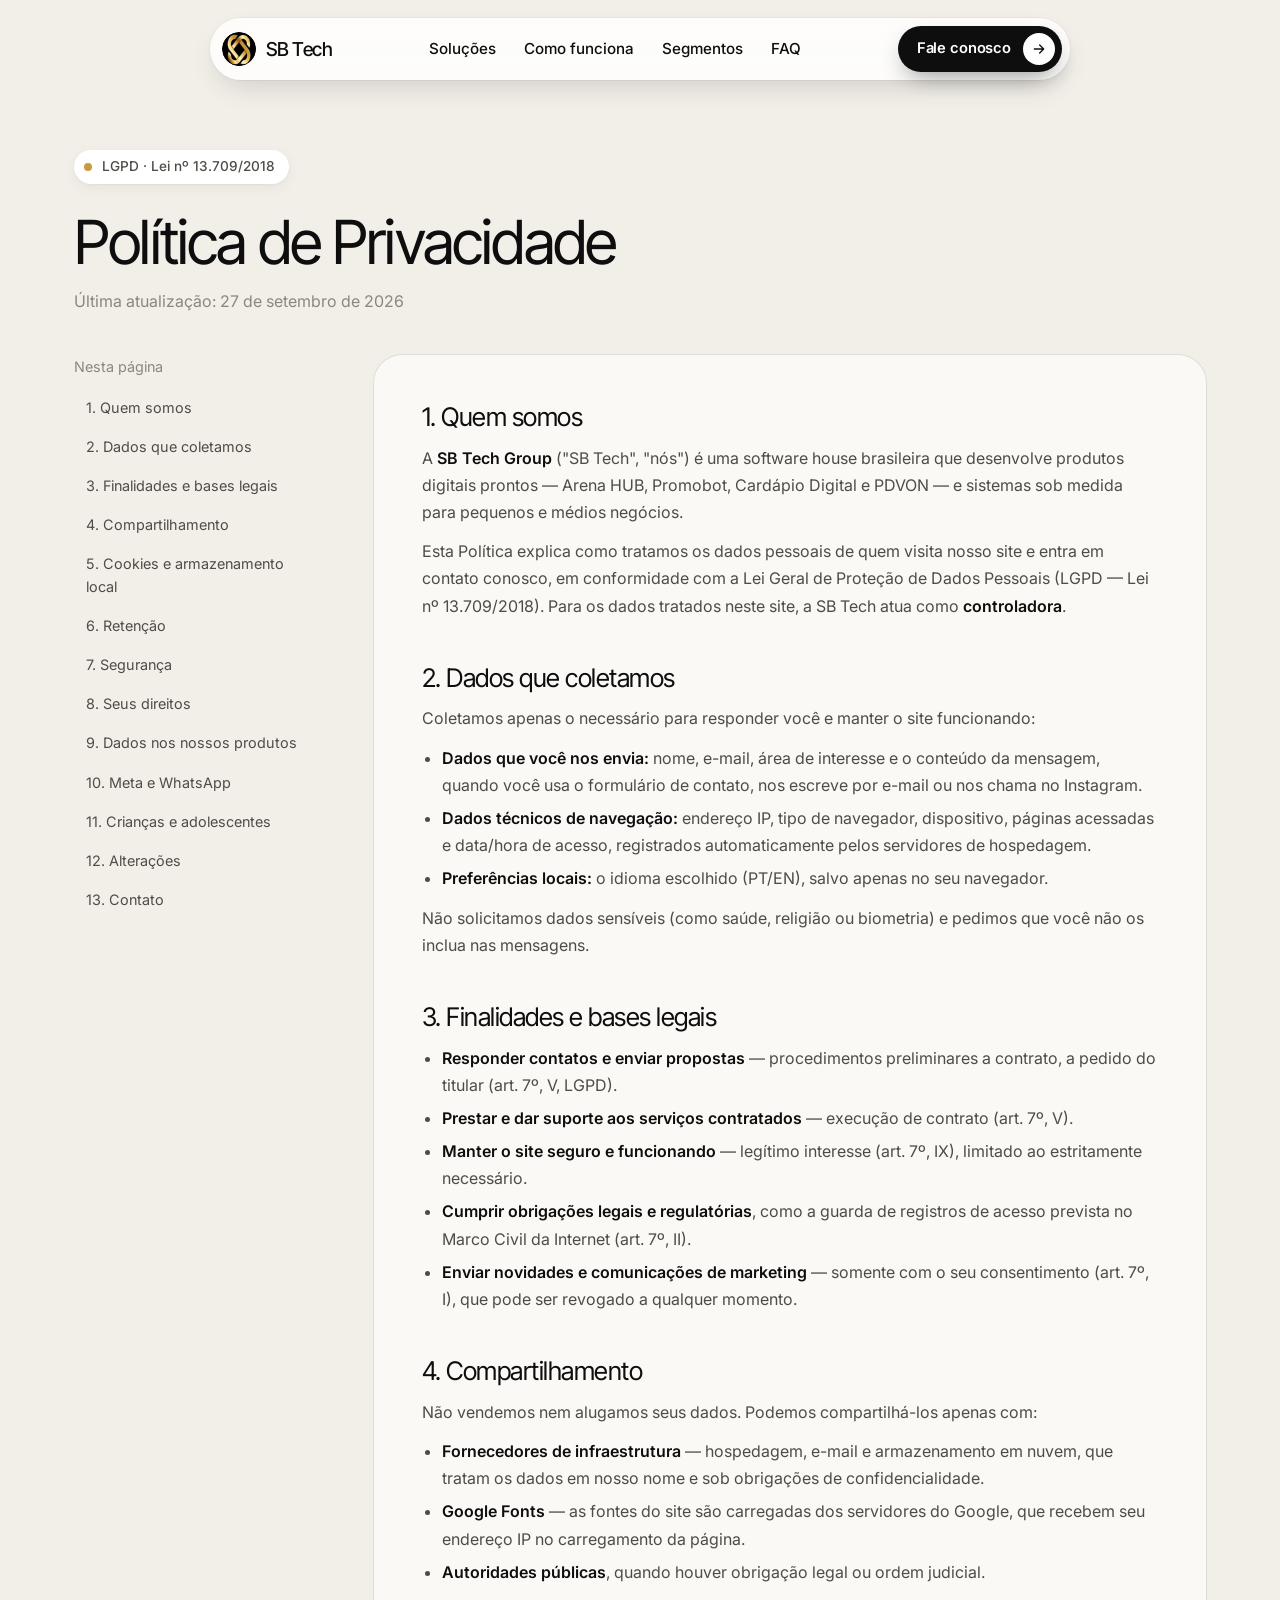
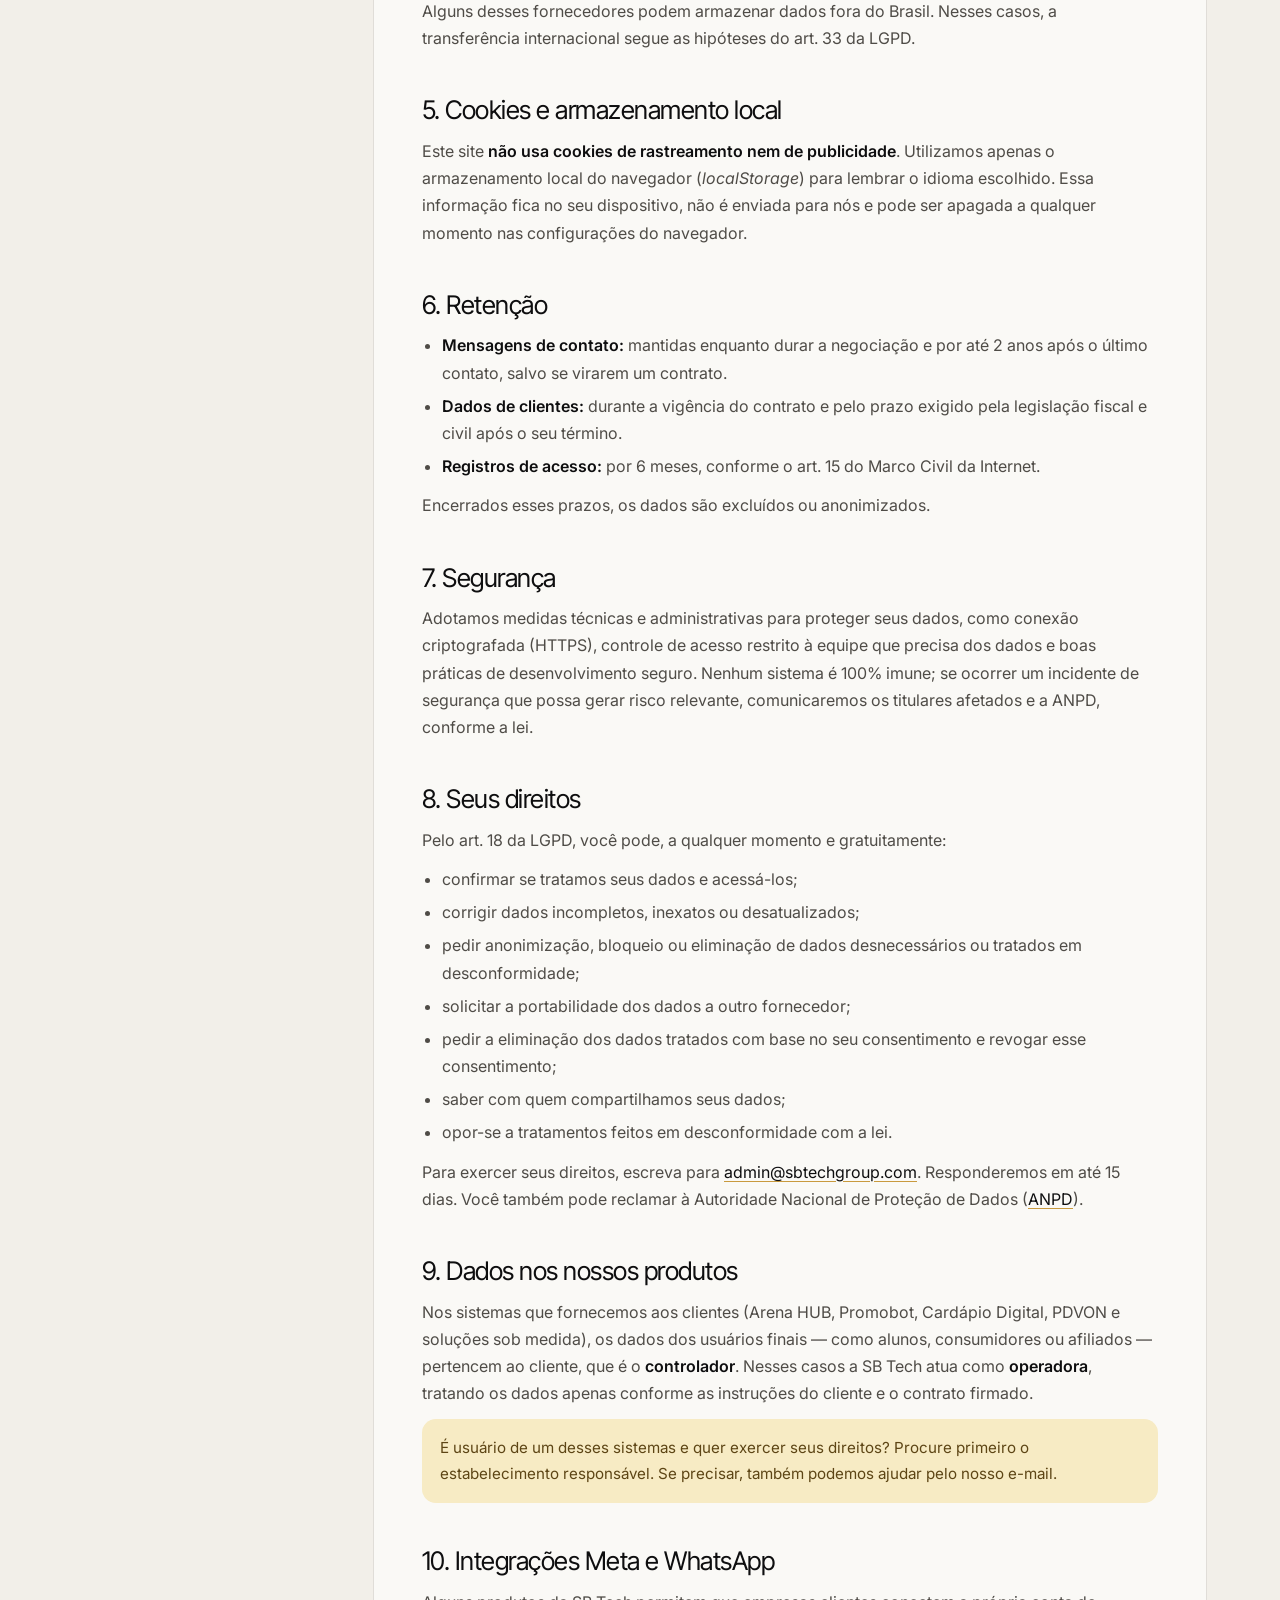
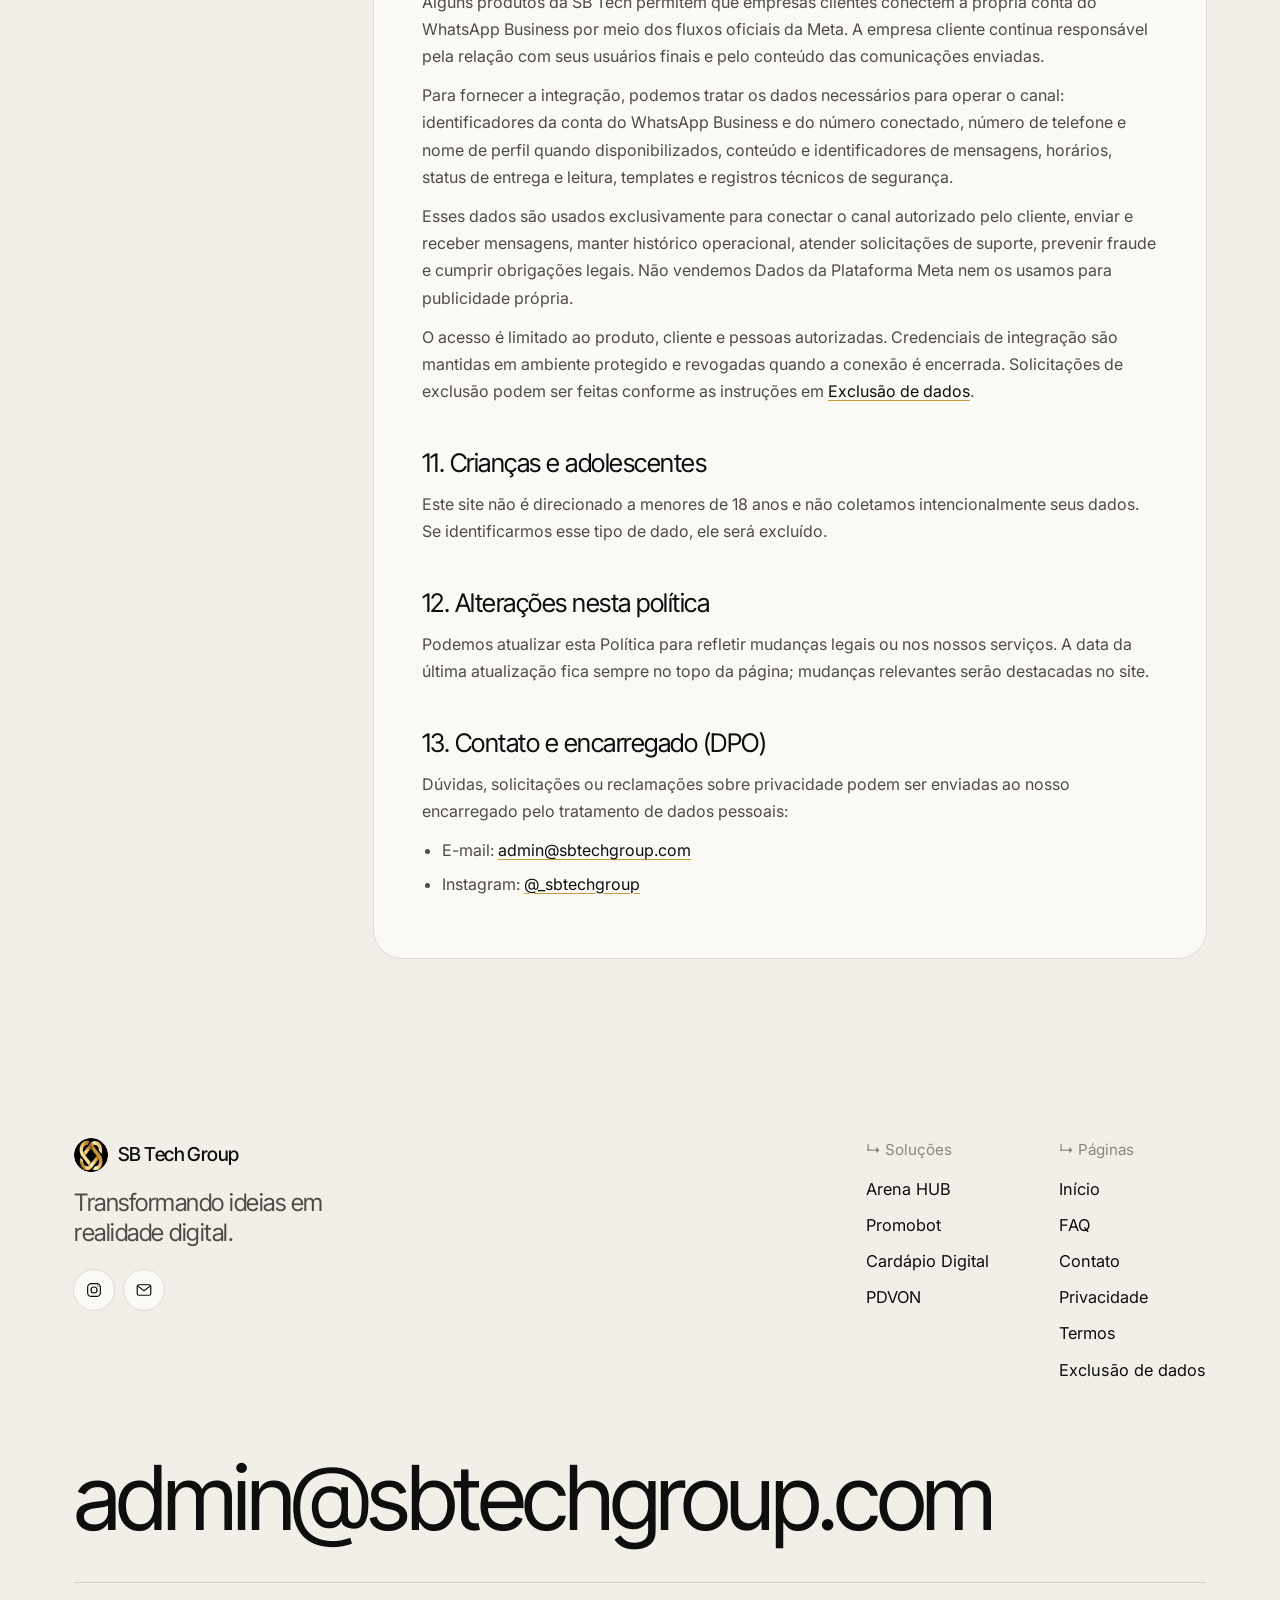
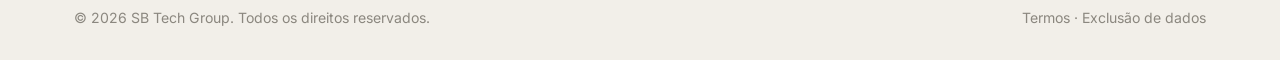
==== commit 38c17f2a: "Add Meta compliance pages" ====
--- a/privacidade.html
+++ b/privacidade.html
@@ -60,9 +60,10 @@
         <a href="#seguranca">7. Segurança</a>
         <a href="#direitos">8. Seus direitos</a>
         <a href="#produtos">9. Dados nos nossos produtos</a>
-        <a href="#menores">10. Crianças e adolescentes</a>
-        <a href="#alteracoes">11. Alterações</a>
-        <a href="#contato">12. Contato</a>
+        <a href="#meta-whatsapp">10. Meta e WhatsApp</a>
+        <a href="#menores">11. Crianças e adolescentes</a>
+        <a href="#alteracoes">12. Alterações</a>
+        <a href="#contato">13. Contato</a>
       </nav>
 
       <article class="legal-body reveal">
@@ -128,13 +129,19 @@
         <p>Nos sistemas que fornecemos aos clientes (Arena HUB, Promobot, Cardápio Digital, PDVON e soluções sob medida), os dados dos usuários finais — como alunos, consumidores ou afiliados — pertencem ao cliente, que é o <strong>controlador</strong>. Nesses casos a SB Tech atua como <strong>operadora</strong>, tratando os dados apenas conforme as instruções do cliente e o contrato firmado.</p>
         <p class="legal-note">É usuário de um desses sistemas e quer exercer seus direitos? Procure primeiro o estabelecimento responsável. Se precisar, também podemos ajudar pelo nosso e-mail.</p>
 
-        <h2 id="menores">10. Crianças e adolescentes</h2>
+        <h2 id="meta-whatsapp">10. Integrações Meta e WhatsApp</h2>
+        <p>Alguns produtos da SB Tech permitem que empresas clientes conectem a própria conta do WhatsApp Business por meio dos fluxos oficiais da Meta. A empresa cliente continua responsável pela relação com seus usuários finais e pelo conteúdo das comunicações enviadas.</p>
+        <p>Para fornecer a integração, podemos tratar os dados necessários para operar o canal: identificadores da conta do WhatsApp Business e do número conectado, número de telefone e nome de perfil quando disponibilizados, conteúdo e identificadores de mensagens, horários, status de entrega e leitura, templates e registros técnicos de segurança.</p>
+        <p>Esses dados são usados exclusivamente para conectar o canal autorizado pelo cliente, enviar e receber mensagens, manter histórico operacional, atender solicitações de suporte, prevenir fraude e cumprir obrigações legais. Não vendemos Dados da Plataforma Meta nem os usamos para publicidade própria.</p>
+        <p>O acesso é limitado ao produto, cliente e pessoas autorizadas. Credenciais de integração são mantidas em ambiente protegido e revogadas quando a conexão é encerrada. Solicitações de exclusão podem ser feitas conforme as instruções em <a href="exclusao-de-dados.html">Exclusão de dados</a>.</p>
+
+        <h2 id="menores">11. Crianças e adolescentes</h2>
         <p>Este site não é direcionado a menores de 18 anos e não coletamos intencionalmente seus dados. Se identificarmos esse tipo de dado, ele será excluído.</p>
 
-        <h2 id="alteracoes">11. Alterações nesta política</h2>
+        <h2 id="alteracoes">12. Alterações nesta política</h2>
         <p>Podemos atualizar esta Política para refletir mudanças legais ou nos nossos serviços. A data da última atualização fica sempre no topo da página; mudanças relevantes serão destacadas no site.</p>
 
-        <h2 id="contato">12. Contato e encarregado (DPO)</h2>
+        <h2 id="contato">13. Contato e encarregado (DPO)</h2>
         <p>Dúvidas, solicitações ou reclamações sobre privacidade podem ser enviadas ao nosso encarregado pelo tratamento de dados pessoais:</p>
         <ul>
           <li>E-mail: <a href="mailto:admin@sbtechgroup.com">admin@sbtechgroup.com</a></li>
@@ -170,13 +177,15 @@
           <a href="index.html#faq">FAQ</a>
           <a href="index.html#contato">Contato</a>
           <a href="privacidade.html">Privacidade</a>
+          <a href="termos.html">Termos</a>
+          <a href="exclusao-de-dados.html">Exclusão de dados</a>
         </div>
       </div>
     </div>
     <a href="mailto:admin@sbtechgroup.com" class="footer-mega">admin@sbtechgroup.com</a>
     <div class="footer-bottom">
       <span>© <span id="year"></span> SB Tech Group. Todos os direitos reservados.</span>
-      <a href="index.html">Voltar ao início</a>
+      <span><a href="termos.html">Termos</a> · <a href="exclusao-de-dados.html">Exclusão de dados</a></span>
     </div>
   </div>
 </footer>
